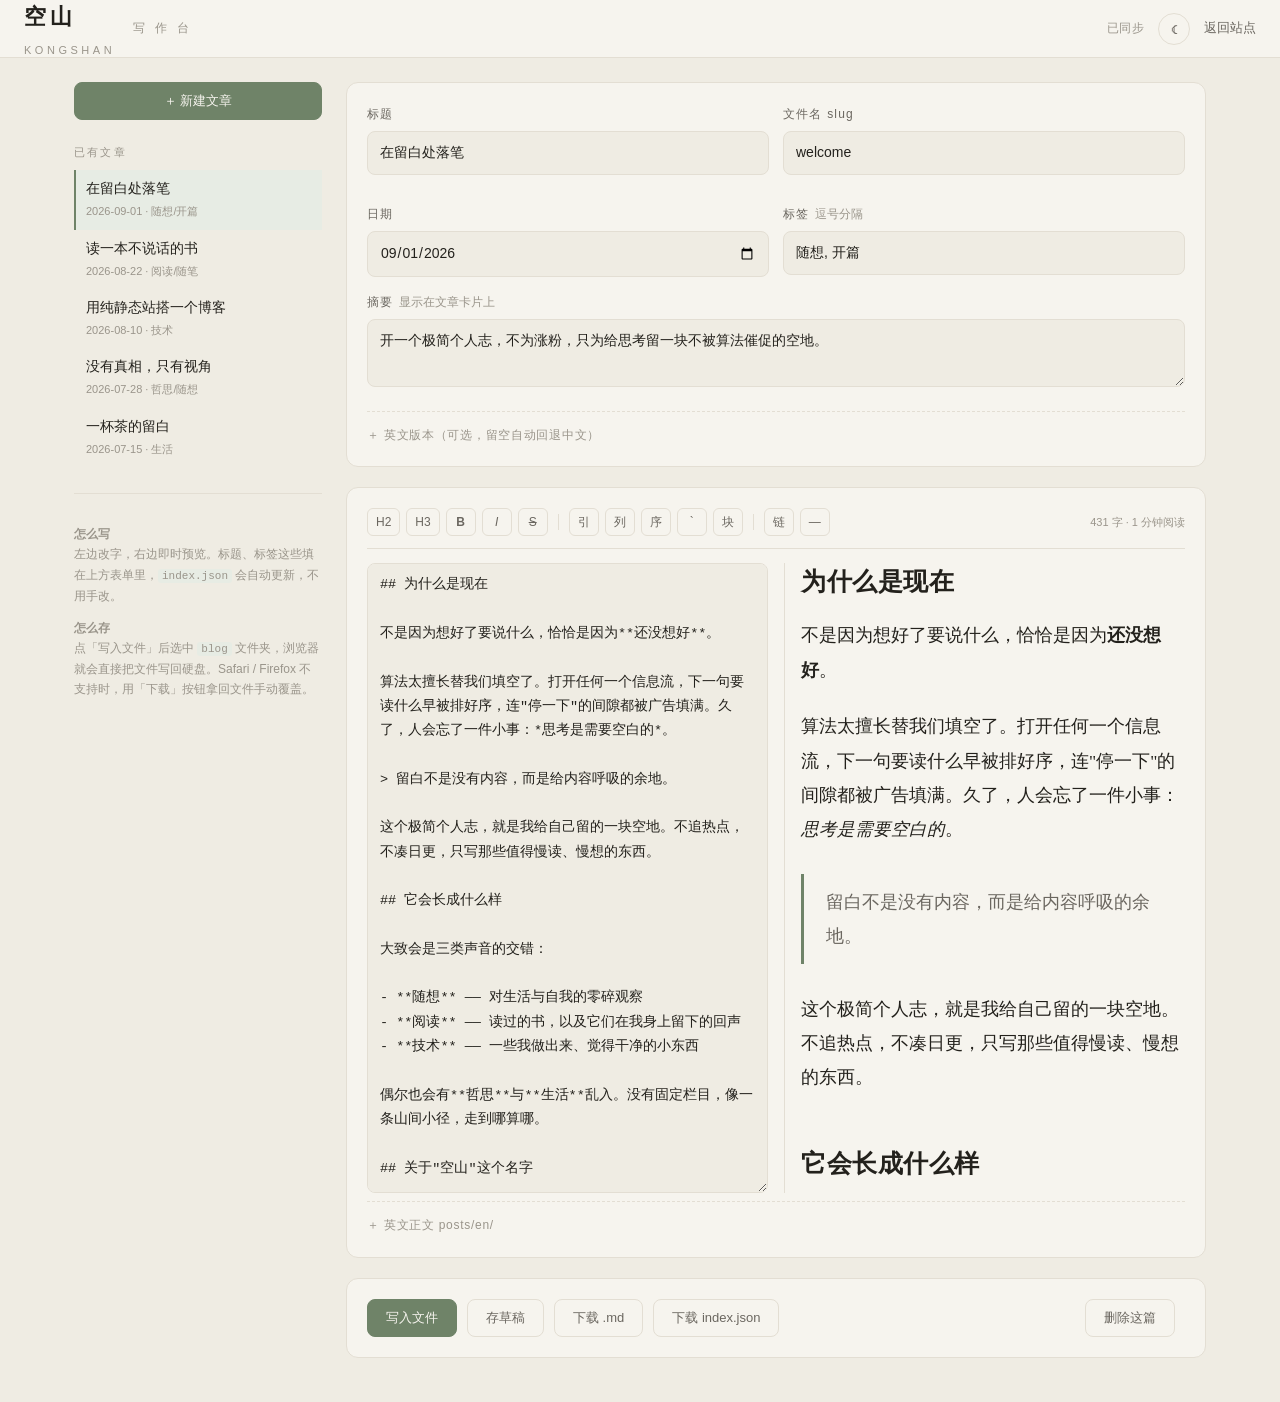
==== admin.html @ f270f269 "initial upload: 空山 · 极简个人志" ====
<!DOCTYPE html>
<html lang="zh-CN" data-theme="light">
<head>
  <meta charset="UTF-8">
  <meta name="viewport" content="width=device-width, initial-scale=1.0">
  <title>写作 · 空山</title>
  <meta name="robots" content="noindex, nofollow">
  <link rel="stylesheet" href="assets/css/style.css">
  <link rel="stylesheet" href="assets/css/admin.css">
</head>
<body>
  <header class="admin-bar">
    <a href="index.html" class="brand">空山<small>KONGSHAN</small></a>
    <span class="bar-title">写 作 台</span>
    <div class="bar-right">
      <span class="save-state" id="save-state">就绪</span>
      <span class="mode-badge" id="mode-badge" hidden></span>
      <button id="theme-toggle" aria-label="切换主题" title="切换主题">☾</button>
      <a class="ghost-link" href="index.html">返回站点</a>
    </div>
  </header>

  <div class="admin-shell">
    <!-- 左: 文章列表 -->
    <aside class="admin-side">
      <button class="btn primary block" id="btn-new">＋ 新建文章</button>
      <div class="side-label">已有文章</div>
      <ul class="side-list" id="post-list-admin">
        <li class="side-empty">正在载入…</li>
      </ul>
      <div class="side-note">
        <p><strong>怎么写</strong><br>左边改字，右边即时预览。标题、标签这些填在上方表单里，<code>index.json</code> 会自动更新，不用手改。</p>
        <p><strong>怎么存</strong><br>点「写入文件」后选中 <code>blog</code> 文件夹，浏览器就会直接把文件写回硬盘。Safari / Firefox 不支持时，用「下载」按钮拿回文件手动覆盖。</p>
      </div>
    </aside>

    <!-- 右: 编辑区 -->
    <main class="admin-main">
      <section class="meta-card">
        <div class="grid-2">
          <label class="field">
            <span>标题</span>
            <input type="text" id="f-title" placeholder="一杯茶的留白">
          </label>
          <label class="field">
            <span>文件名 slug</span>
            <input type="text" id="f-slug" placeholder="my-first-post">
          </label>
          <label class="field">
            <span>日期</span>
            <input type="date" id="f-date">
          </label>
          <label class="field">
            <span>标签<span class="hint">逗号分隔</span></span>
            <input type="text" id="f-tags" placeholder="随想, 生活">
          </label>
        </div>
        <label class="field">
          <span>摘要<span class="hint">显示在文章卡片上</span></span>
          <textarea id="f-excerpt" rows="2" placeholder="一句话，说清这篇在讲什么。"></textarea>
        </label>

        <details class="en-block">
          <summary>英文版本（可选，留空自动回退中文）</summary>
          <div class="grid-2">
            <label class="field"><span>Title</span><input type="text" id="f-title-en"></label>
            <label class="field"><span>Tags<span class="hint">顺序对应上方</span></span><input type="text" id="f-tags-en" placeholder="Notes, Daily life"></label>
          </div>
          <label class="field"><span>Excerpt</span><textarea id="f-excerpt-en" rows="2"></textarea></label>
        </details>
      </section>

      <section class="editor-card">
        <div class="toolbar" id="toolbar">
          <button data-act="h2" title="二级标题">H2</button>
          <button data-act="h3" title="三级标题">H3</button>
          <button data-act="bold" title="加粗"><b>B</b></button>
          <button data-act="italic" title="斜体"><i>I</i></button>
          <button data-act="strike" title="删除线"><s>S</s></button>
          <span class="sep"></span>
          <button data-act="quote" title="引用">引</button>
          <button data-act="ul" title="无序列表">列</button>
          <button data-act="ol" title="有序列表">序</button>
          <button data-act="code" title="行内代码">`</button>
          <button data-act="fence" title="代码块">块</button>
          <span class="sep"></span>
          <button data-act="link" title="链接">链</button>
          <button data-act="hr" title="分割线">—</button>
          <span class="spacer"></span>
          <span class="counter" id="counter">0 字</span>
        </div>

        <div class="panes">
          <textarea id="editor" class="editor-input" spellcheck="false" placeholder="在这里开始写……&#10;&#10;正文用 ## 起手，一级标题不用写，页面会显示上面的“标题”。"></textarea>
          <div class="editor-preview prose" id="preview"></div>
        </div>

        <details class="en-block">
          <summary>英文正文 posts/en/</summary>
          <textarea id="editor-en" class="editor-input" rows="10" spellcheck="false" placeholder="English version (optional)"></textarea>
        </details>
      </section>

      <section class="actions">
        <button class="btn primary" id="btn-save">写入文件</button>
        <button class="btn" id="btn-draft">存草稿</button>
        <button class="btn" id="btn-download-md">下载 .md</button>
        <button class="btn" id="btn-download-json">下载 index.json</button>
        <button class="btn danger" id="btn-delete">删除这篇</button>
        <span class="tip" id="action-tip"></span>
      </section>
    </main>
  </div>

  <script src="assets/js/markdown.js"></script>
  <script src="assets/js/site.js"></script>
  <script src="assets/js/admin.js"></script>
</body>
</html>
---- assets/css/style.css ----
/* ===========================================================
   空山 · 极简个人志  —  禅意极简设计系统
   配色: 纸感暖白 / 墨色 / 单一点缀(苔绿)  ·  明/暗双主题
   =========================================================== */

:root {
  --paper: #f6f4ee;
  --paper-2: #efece3;
  --ink: #23211c;
  --ink-soft: #6b6760;
  --ink-faint: #9a958b;
  --line: #e3ded3;
  --line-soft: #ece8df;
  --accent: #6f8368;        /* 苔绿 */
  --accent-soft: #e7ece4;
  --shadow: 0 1px 2px rgba(35, 33, 28, .04), 0 8px 28px rgba(35, 33, 28, .05);
  --shadow-hover: 0 2px 6px rgba(35, 33, 28, .06), 0 14px 40px rgba(35, 33, 28, .08);
  --font-serif: "Noto Serif SC", "Songti SC", "STSong", "Source Han Serif SC", Georgia, "Times New Roman", serif;
  --font-sans: -apple-system, BlinkMacSystemFont, "PingFang SC", "Hiragino Sans GB", "Microsoft YaHei", "Segoe UI", sans-serif;
  --maxw: 720px;
  --ease: cubic-bezier(.22, .61, .36, 1);
}

[data-theme="dark"] {
  --paper: #1b1a17;
  --paper-2: #211f1b;
  --ink: #e9e5db;
  --ink-soft: #a8a299;
  --ink-faint: #75716a;
  --line: #322f29;
  --line-soft: #2a2823;
  --accent: #9bb38f;
  --accent-soft: #283126;
  --shadow: 0 1px 2px rgba(0, 0, 0, .25), 0 10px 30px rgba(0, 0, 0, .35);
  --shadow-hover: 0 2px 6px rgba(0, 0, 0, .3), 0 16px 44px rgba(0, 0, 0, .45);
}

* { box-sizing: border-box; }

html { scroll-behavior: smooth; }

body {
  margin: 0;
  background: var(--paper);
  color: var(--ink);
  font-family: var(--font-serif);
  font-size: 17px;
  line-height: 1.85;
  -webkit-font-smoothing: antialiased;
  text-rendering: optimizeLegibility;
  transition: background .4s var(--ease), color .4s var(--ease);
}

/* ---------- 阅读进度条 ---------- */
#progress {
  position: fixed;
  top: 0; left: 0;
  width: 100%; height: 2px;
  background: var(--accent);
  transform: scaleX(0);
  transform-origin: 0 50%;
  transition: transform .1s linear;
  z-index: 50;
  pointer-events: none;
}

/* ---------- 头部 / 导航 ---------- */
.site-header {
  position: sticky;
  top: 0;
  z-index: 40;
  background: color-mix(in srgb, var(--paper) 88%, transparent);
  backdrop-filter: saturate(140%) blur(10px);
  border-bottom: 1px solid var(--line-soft);
}
.site-header nav {
  max-width: var(--maxw);
  margin: 0 auto;
  padding: 18px 24px;
  display: flex;
  align-items: baseline;
  justify-content: space-between;
}
.brand {
  font-family: var(--font-serif);
  font-size: 22px;
  letter-spacing: .18em;
  font-weight: 600;
  color: var(--ink);
  text-decoration: none;
}
.brand small {
  display: block;
  font-family: var(--font-sans);
  font-size: 11px;
  letter-spacing: .32em;
  color: var(--ink-faint);
  margin-top: 2px;
  font-weight: 400;
}
.nav-links {
  display: flex;
  align-items: center;
  gap: 22px;
  font-family: var(--font-sans);
  font-size: 14px;
}
.nav-links a {
  color: var(--ink-soft);
  text-decoration: none;
  position: relative;
  padding-bottom: 3px;
  transition: color .25s var(--ease);
}
.nav-links a::after {
  content: "";
  position: absolute;
  left: 0; bottom: 0;
  width: 100%; height: 1px;
  background: var(--accent);
  transform: scaleX(0);
  transform-origin: 0 50%;
  transition: transform .3s var(--ease);
}
.nav-links a:hover,
.nav-links a.active { color: var(--ink); }
.nav-links a:hover::after,
.nav-links a.active::after { transform: scaleX(1); }
#theme-toggle,
.lang-toggle {
  background: none;
  border: 1px solid var(--line);
  color: var(--ink-soft);
  width: 32px; height: 32px;
  border-radius: 50%;
  cursor: pointer;
  font-size: 14px;
  line-height: 1;
  transition: all .25s var(--ease);
}
#theme-toggle:hover,
.lang-toggle:hover { color: var(--ink); border-color: var(--ink-faint); }

/* 语言切换: "中 / EN" 两字符, 胶囊形 */
.lang-toggle {
  width: auto;
  min-width: 34px;
  padding: 0 9px;
  border-radius: 16px;
  font-family: var(--font-sans);
  font-size: 12px;
  letter-spacing: .04em;
}

/* ---------- 布局容器 ---------- */
.wrap {
  max-width: var(--maxw);
  margin: 0 auto;
  padding: 0 24px;
}
main { min-height: 60vh; }

/* ---------- 首页 hero ---------- */
.hero {
  padding: 86px 0 44px;
  text-align: center;
}
.hero h1 {
  font-size: 40px;
  letter-spacing: .14em;
  margin: 0 0 14px;
  font-weight: 600;
}
.hero .tagline {
  font-family: var(--font-sans);
  font-size: 14px;
  letter-spacing: .26em;
  color: var(--ink-faint);
  margin: 0;
}
/* 英文用常规写法 + 稍宽字距, 保持同样的疏朗感 */
html[lang="en"] .hero .tagline { letter-spacing: .38em; }
.hero .intro {
  max-width: 520px;
  margin: 26px auto 0;
  color: var(--ink-soft);
  font-size: 16px;
  line-height: 2;
}

/* ---------- 标签筛选 ---------- */
.filters {
  display: flex;
  flex-wrap: wrap;
  gap: 10px;
  justify-content: center;
  padding: 8px 0 40px;
  border-bottom: 1px solid var(--line-soft);
  margin-bottom: 40px;
}
.pill {
  font-family: var(--font-sans);
  font-size: 13px;
  letter-spacing: .04em;
  color: var(--ink-soft);
  background: transparent;
  border: 1px solid var(--line);
  border-radius: 999px;
  padding: 6px 16px;
  cursor: pointer;
  transition: all .25s var(--ease);
}
.pill:hover { color: var(--ink); border-color: var(--ink-faint); }
.pill.active {
  color: #fff;
  background: var(--accent);
  border-color: var(--accent);
}
[data-theme="dark"] .pill.active { color: #15140f; }

/* ---------- 文章列表 ---------- */
.post-list { display: flex; flex-direction: column; gap: 6px; }
.post-card {
  display: block;
  text-decoration: none;
  color: inherit;
  padding: 26px 22px;
  border-radius: 12px;
  border: 1px solid transparent;
  transition: background .3s var(--ease), border-color .3s var(--ease), transform .3s var(--ease), box-shadow .3s var(--ease);
}
.post-card:hover {
  background: var(--paper-2);
  border-color: var(--line);
  box-shadow: var(--shadow-hover);
  transform: translateY(-2px);
}
.post-card .meta {
  font-family: var(--font-sans);
  font-size: 12.5px;
  letter-spacing: .08em;
  color: var(--ink-faint);
  display: flex;
  gap: 14px;
  align-items: center;
}
.post-card h2 {
  font-size: 23px;
  margin: 10px 0 8px;
  font-weight: 600;
  letter-spacing: .02em;
}
.post-card .excerpt {
  color: var(--ink-soft);
  font-size: 15.5px;
  margin: 0 0 12px;
  display: -webkit-box;
  -webkit-line-clamp: 2;
  -webkit-box-orient: vertical;
  overflow: hidden;
}
.post-card .tags { display: flex; flex-wrap: wrap; gap: 8px; }
.tag {
  font-family: var(--font-sans);
  font-size: 12px;
  color: var(--accent);
  background: var(--accent-soft);
  padding: 3px 11px;
  border-radius: 999px;
  text-decoration: none;
  transition: opacity .2s var(--ease);
}
.tag:hover { opacity: .75; }

.empty {
  text-align: center;
  color: var(--ink-faint);
  padding: 60px 0;
  font-family: var(--font-sans);
}

/* ---------- 文章详情 ---------- */
.article { padding: 56px 0 80px; }
.article .back {
  font-family: var(--font-sans);
  font-size: 13px;
  color: var(--ink-soft);
  text-decoration: none;
  letter-spacing: .06em;
}
.article .back:hover { color: var(--ink); }
.article-head { margin: 22px 0 36px; }
.article-head .meta {
  font-family: var(--font-sans);
  font-size: 13px;
  letter-spacing: .08em;
  color: var(--ink-faint);
  display: flex;
  gap: 14px;
  flex-wrap: wrap;
  align-items: center;
}
.article-head h1 {
  font-size: 34px;
  line-height: 1.4;
  letter-spacing: .02em;
  margin: 14px 0 16px;
  font-weight: 600;
}
.article-head .tags { display: flex; gap: 8px; flex-wrap: wrap; margin-top: 16px; }
.divider {
  border: none;
  border-top: 1px solid var(--line-soft);
  margin: 0 0 36px;
}

/* Markdown 正文排版 */
.prose { font-size: 17.5px; line-height: 1.95; }
.prose h1, .prose h2, .prose h3, .prose h4 {
  font-weight: 600;
  line-height: 1.5;
  margin: 2em 0 .7em;
  letter-spacing: .02em;
}
.prose h2 { font-size: 25px; }
.prose h3 { font-size: 21px; }
.prose h4 { font-size: 18px; }
.prose p { margin: 0 0 1.3em; }
.prose a { color: var(--accent); text-underline-offset: 3px; text-decoration-thickness: 1px; }
.prose strong { font-weight: 700; }
.prose em { font-style: italic; }
.prose ul, .prose ol { padding-left: 1.4em; margin: 0 0 1.3em; }
.prose li { margin: .4em 0; }
.prose blockquote {
  margin: 1.6em 0;
  padding: 4px 0 4px 22px;
  border-left: 3px solid var(--accent);
  color: var(--ink-soft);
  font-style: normal;
}
.prose blockquote p { margin: .4em 0; }
.prose code {
  font-family: "SFMono-Regular", "JetBrains Mono", Consolas, monospace;
  font-size: .88em;
  background: var(--paper-2);
  padding: 2px 6px;
  border-radius: 5px;
}
.prose pre {
  background: var(--paper-2);
  border: 1px solid var(--line);
  border-radius: 10px;
  padding: 18px 20px;
  overflow-x: auto;
  margin: 1.6em 0;
  line-height: 1.7;
}
.prose pre code {
  background: none;
  padding: 0;
  font-size: 14px;
}
.prose img { max-width: 100%; border-radius: 10px; margin: 1.2em 0; }
.prose hr {
  border: none;
  text-align: center;
  margin: 2.6em 0;
}
.prose hr::before {
  content: "·  ·  ·";
  letter-spacing: .6em;
  color: var(--ink-faint);
}
.prose del { color: var(--ink-faint); }

/* ---------- 关于页 ---------- */
.about { padding: 70px 0 90px; }
.about .avatar {
  width: 76px; height: 76px;
  border-radius: 50%;
  background: var(--accent-soft);
  display: grid;
  place-items: center;
  font-family: var(--font-serif);
  font-size: 30px;
  color: var(--accent);
  margin: 0 auto 22px;
}
.about .who {
  text-align: center;
  font-family: var(--font-sans);
  font-size: 13px;
  letter-spacing: .26em;
  color: var(--ink-faint);
  margin: 0 0 40px;
}
html[lang="en"] .about .who { letter-spacing: .38em; }

/* ---------- 标签聚合页 ---------- */
.tags-page { padding: 64px 0 80px; }
.tags-page h1 {
  font-size: 30px;
  letter-spacing: .1em;
  margin: 0 0 36px;
  font-weight: 600;
}
.tag-group { margin-bottom: 38px; }
.tag-group > h3 {
  font-family: var(--font-sans);
  font-size: 14px;
  letter-spacing: .1em;
  color: var(--accent);
  margin: 0 0 14px;
  font-weight: 600;
}
.tag-group ul { list-style: none; padding: 0; margin: 0; }
.tag-group li {
  padding: 12px 0;
  border-bottom: 1px solid var(--line-soft);
}
.tag-group li a {
  color: var(--ink);
  text-decoration: none;
  display: flex;
  justify-content: space-between;
  align-items: baseline;
  gap: 16px;
}
.tag-group li a:hover .t { color: var(--accent); }
.tag-group .t { font-size: 17px; }
.tag-group .d {
  font-family: var(--font-sans);
  font-size: 12.5px;
  color: var(--ink-faint);
  white-space: nowrap;
}

/* ---------- 滚动淡入 ---------- */
.reveal {
  opacity: 0;
  transform: translateY(16px);
  transition: opacity .7s var(--ease), transform .7s var(--ease);
}
.reveal.in { opacity: 1; transform: none; }

/* ---------- 页脚 ---------- */
.site-footer {
  border-top: 1px solid var(--line-soft);
  padding: 30px 24px 46px;
  text-align: center;
  font-family: var(--font-sans);
  font-size: 12.5px;
  letter-spacing: .08em;
  color: var(--ink-faint);
}

/* ---------- 响应式 ---------- */
@media (max-width: 600px) {
  body { font-size: 16px; }
  .hero { padding: 56px 0 30px; }
  .hero h1 { font-size: 30px; }
  .article-head h1 { font-size: 27px; }
  .nav-links { gap: 16px; }
  .brand { font-size: 19px; }
}

@media (prefers-reduced-motion: reduce) {
  .reveal { opacity: 1; transform: none; transition: none; }
  html { scroll-behavior: auto; }
}
---- assets/css/admin.css ----
/* ===========================================================
   空山 · 写作台  ——  沿用站点设计变量
   =========================================================== */

body { background: var(--paper-2); }

.admin-bar {
  position: sticky;
  top: 0;
  z-index: 20;
  display: flex;
  align-items: center;
  gap: 18px;
  padding: 0 24px;
  height: 58px;
  background: var(--paper);
  border-bottom: 1px solid var(--line);
}
.admin-bar .brand { text-decoration: none; }
.bar-title {
  font-family: var(--font-sans);
  font-size: 12px;
  letter-spacing: .28em;
  color: var(--ink-faint);
}
.bar-right {
  margin-left: auto;
  display: flex;
  align-items: center;
  gap: 14px;
}
.save-state {
  font-family: var(--font-sans);
  font-size: 12px;
  color: var(--ink-faint);
  letter-spacing: .04em;
}
.save-state.dirty { color: var(--accent); }
.mode-badge {
  font-family: var(--font-sans);
  font-size: 11px;
  letter-spacing: .06em;
  color: var(--ink-soft);
  border: 1px solid var(--line);
  border-radius: 999px;
  padding: 3px 10px;
}
.ghost-link {
  font-family: var(--font-sans);
  font-size: 13px;
  color: var(--ink-soft);
  text-decoration: none;
  border-bottom: 1px solid transparent;
}
.ghost-link:hover { color: var(--ink); border-color: var(--accent); }

/* ---------- 布局 ---------- */
.admin-shell {
  display: grid;
  grid-template-columns: 248px minmax(0, 1fr);
  gap: 24px;
  max-width: 1180px;
  margin: 0 auto;
  padding: 24px;
  align-items: start;
}

.admin-side {
  position: sticky;
  top: 82px;
}
.side-label {
  margin: 22px 0 8px;
  font-family: var(--font-sans);
  font-size: 11px;
  letter-spacing: .2em;
  color: var(--ink-faint);
}
.side-list { list-style: none; margin: 0; padding: 0; }
.side-list li {
  border-left: 2px solid transparent;
  padding: 8px 10px;
  cursor: pointer;
  transition: all .2s var(--ease);
}
.side-list li:hover { background: var(--accent-soft); }
.side-list li.active {
  border-left-color: var(--accent);
  background: var(--accent-soft);
}
.side-list .t {
  display: block;
  font-size: 14px;
  line-height: 1.5;
  color: var(--ink);
}
.side-list .d {
  display: block;
  font-family: var(--font-sans);
  font-size: 11px;
  color: var(--ink-faint);
  margin-top: 2px;
}
.side-empty, .side-note p {
  font-family: var(--font-sans);
  font-size: 12px;
  color: var(--ink-faint);
  line-height: 1.7;
}
.side-note {
  margin-top: 26px;
  padding-top: 18px;
  border-top: 1px solid var(--line);
}
.side-note code {
  font-size: 11px;
  background: var(--accent-soft);
  padding: 1px 4px;
  border-radius: 3px;
}

/* ---------- 卡片 ---------- */
.meta-card, .editor-card, .actions {
  background: var(--paper);
  border: 1px solid var(--line);
  border-radius: 12px;
  padding: 20px;
  margin-bottom: 20px;
}
.grid-2 {
  display: grid;
  grid-template-columns: 1fr 1fr;
  gap: 14px;
}
.field { display: block; margin-bottom: 14px; }
.field > span {
  display: block;
  font-family: var(--font-sans);
  font-size: 12px;
  letter-spacing: .1em;
  color: var(--ink-soft);
  margin-bottom: 6px;
}
.field .hint { color: var(--ink-faint); letter-spacing: 0; margin-left: 6px; }

input[type="text"], input[type="date"], textarea {
  width: 100%;
  background: var(--paper-2);
  color: var(--ink);
  border: 1px solid var(--line);
  border-radius: 8px;
  padding: 9px 12px;
  font-family: var(--font-sans);
  font-size: 14px;
  line-height: 1.7;
  outline: none;
  transition: border-color .2s var(--ease), background .2s var(--ease);
}
input:focus, textarea:focus {
  border-color: var(--accent);
  background: var(--paper);
}
input::placeholder, textarea::placeholder { color: var(--ink-faint); }

/* ---------- 折叠区 ---------- */
.en-block {
  margin-top: 8px;
  border-top: 1px dashed var(--line);
  padding-top: 12px;
}
.en-block summary {
  cursor: pointer;
  font-family: var(--font-sans);
  font-size: 12px;
  color: var(--ink-faint);
  letter-spacing: .06em;
  list-style: none;
}
.en-block summary::before { content: "＋ "; }
.en-block[open] summary::before { content: "－ "; }
.en-block summary:hover { color: var(--accent); }

/* ---------- 工具条 ---------- */
.toolbar {
  display: flex;
  align-items: center;
  gap: 6px;
  padding-bottom: 12px;
  margin-bottom: 14px;
  border-bottom: 1px solid var(--line);
  flex-wrap: wrap;
}
.toolbar button {
  min-width: 30px;
  height: 28px;
  padding: 0 8px;
  background: none;
  border: 1px solid var(--line);
  border-radius: 6px;
  color: var(--ink-soft);
  font-family: var(--font-sans);
  font-size: 12px;
  cursor: pointer;
  transition: all .18s var(--ease);
}
.toolbar button:hover { color: var(--ink); border-color: var(--accent); background: var(--accent-soft); }
.toolbar .sep {
  width: 1px; height: 16px;
  background: var(--line);
  margin: 0 4px;
}
.toolbar .spacer { flex: 1; }
.counter {
  font-family: var(--font-sans);
  font-size: 11px;
  color: var(--ink-faint);
}

/* ---------- 双栏编辑 ---------- */
.panes {
  display: grid;
  grid-template-columns: 1fr 1fr;
  gap: 16px;
}
.editor-input {
  min-height: 420px;
  resize: vertical;
  font-family: "SF Mono", "JetBrains Mono", Menlo, Consolas, monospace;
  font-size: 13.5px;
  line-height: 1.8;
}
.editor-preview {
  min-height: 420px;
  max-height: 70vh;
  overflow-y: auto;
  padding: 0 4px 0 16px;
  border-left: 1px solid var(--line);
}
.editor-preview > *:first-child { margin-top: 0; }
.editor-preview .placeholder { color: var(--ink-faint); font-size: 14px; }

/* 预览区里的图片/代码块不要撑破 */
.editor-preview img { max-width: 100%; }
.editor-preview pre { overflow-x: auto; }

/* ---------- 按钮 ---------- */
.btn {
  background: none;
  border: 1px solid var(--line);
  border-radius: 8px;
  padding: 9px 18px;
  color: var(--ink-soft);
  font-family: var(--font-sans);
  font-size: 13px;
  cursor: pointer;
  transition: all .2s var(--ease);
}
.btn:hover { color: var(--ink); border-color: var(--accent); }
.btn.primary {
  background: var(--accent);
  border-color: var(--accent);
  color: var(--paper);
}
.btn.primary:hover { opacity: .88; color: var(--paper); }
.btn.danger:hover { color: #a32d2d; border-color: #a32d2d; }
.btn.block { display: block; width: 100%; }
.actions {
  display: flex;
  align-items: center;
  gap: 10px;
  flex-wrap: wrap;
}
.actions .danger { margin-left: auto; }
.tip {
  font-family: var(--font-sans);
  font-size: 12px;
  color: var(--ink-faint);
}

@media (max-width: 900px) {
  .admin-shell { grid-template-columns: 1fr; }
  .admin-side { position: static; }
  .grid-2, .panes { grid-template-columns: 1fr; }
  .editor-preview { border-left: none; padding-left: 0; border-top: 1px solid var(--line); padding-top: 14px; }
}
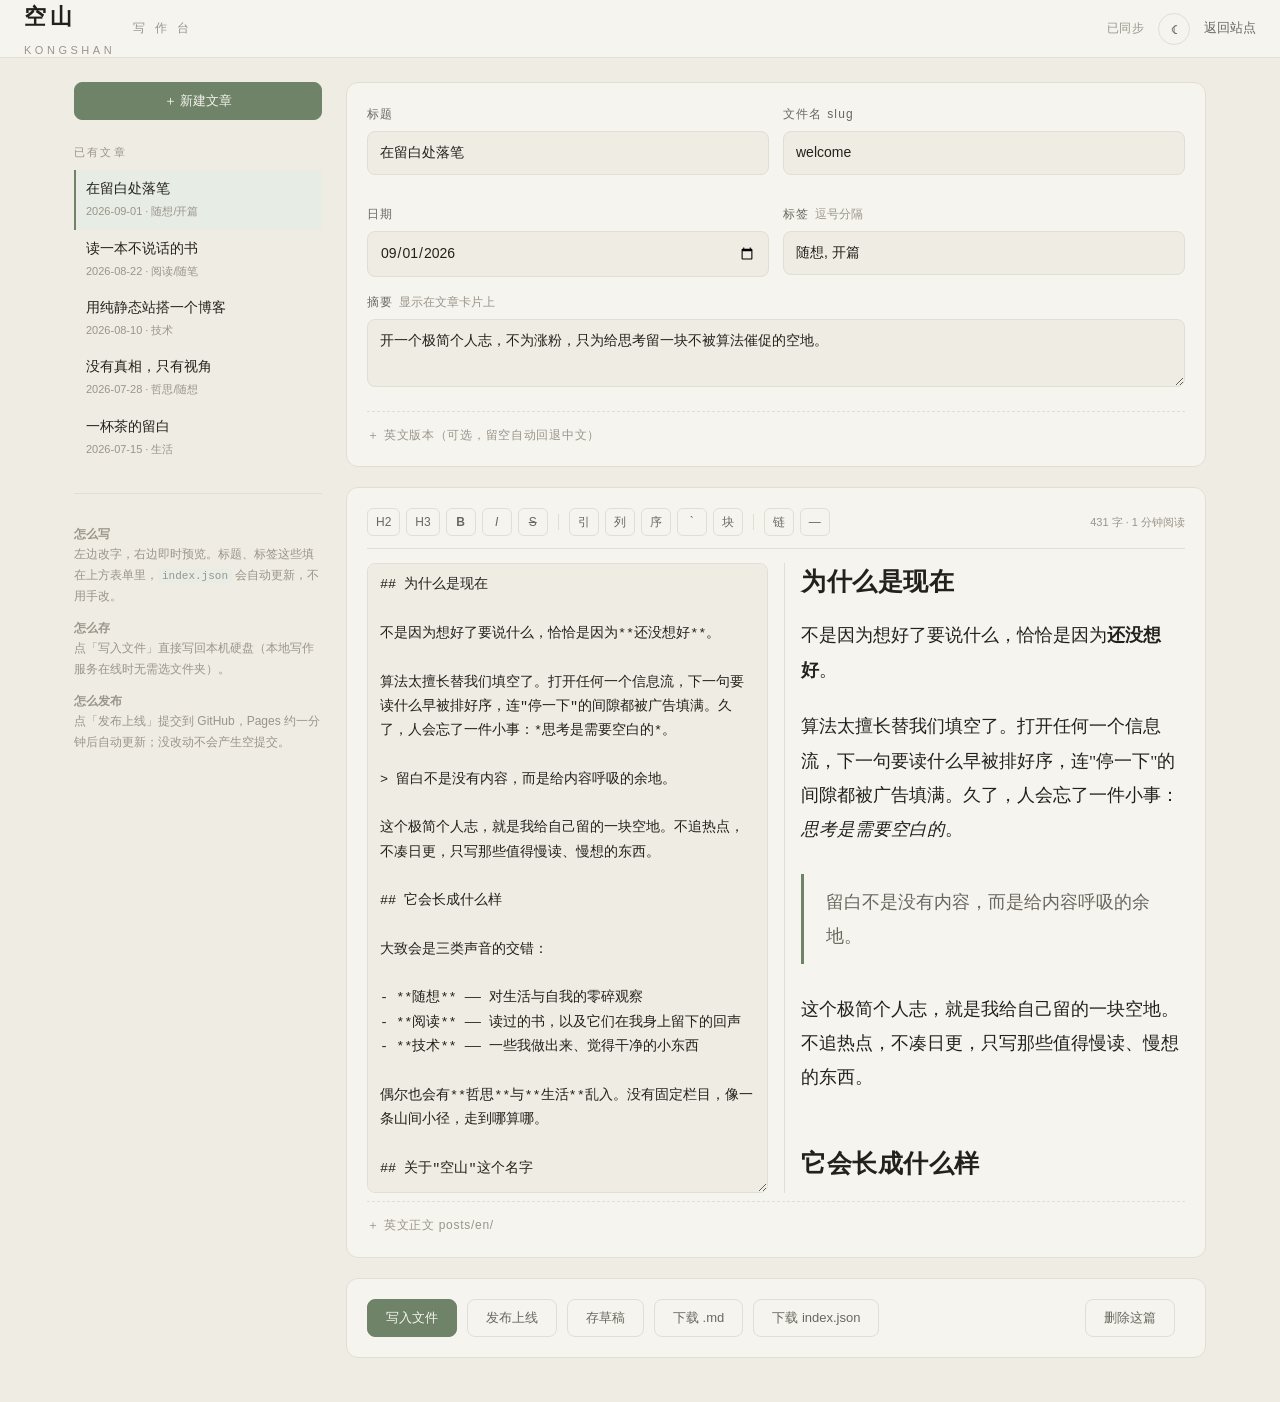
==== commit 8d94c800: "站点更新：来自写作台 2026/11/11 15:59:47" ====
--- a/admin.html
+++ b/admin.html
@@ -30,7 +30,8 @@
       </ul>
       <div class="side-note">
         <p><strong>怎么写</strong><br>左边改字，右边即时预览。标题、标签这些填在上方表单里，<code>index.json</code> 会自动更新，不用手改。</p>
-        <p><strong>怎么存</strong><br>点「写入文件」后选中 <code>blog</code> 文件夹，浏览器就会直接把文件写回硬盘。Safari / Firefox 不支持时，用「下载」按钮拿回文件手动覆盖。</p>
+        <p><strong>怎么存</strong><br>点「写入文件」直接写回本机硬盘（本地写作服务在线时无需选文件夹）。</p>
+        <p><strong>怎么发布</strong><br>点「发布上线」提交到 GitHub，Pages 约一分钟后自动更新；没改动不会产生空提交。</p>
       </div>
     </aside>
 
@@ -103,6 +104,7 @@
 
       <section class="actions">
         <button class="btn primary" id="btn-save">写入文件</button>
+        <button class="btn" id="btn-publish">发布上线</button>
         <button class="btn" id="btn-draft">存草稿</button>
         <button class="btn" id="btn-download-md">下载 .md</button>
         <button class="btn" id="btn-download-json">下载 index.json</button>
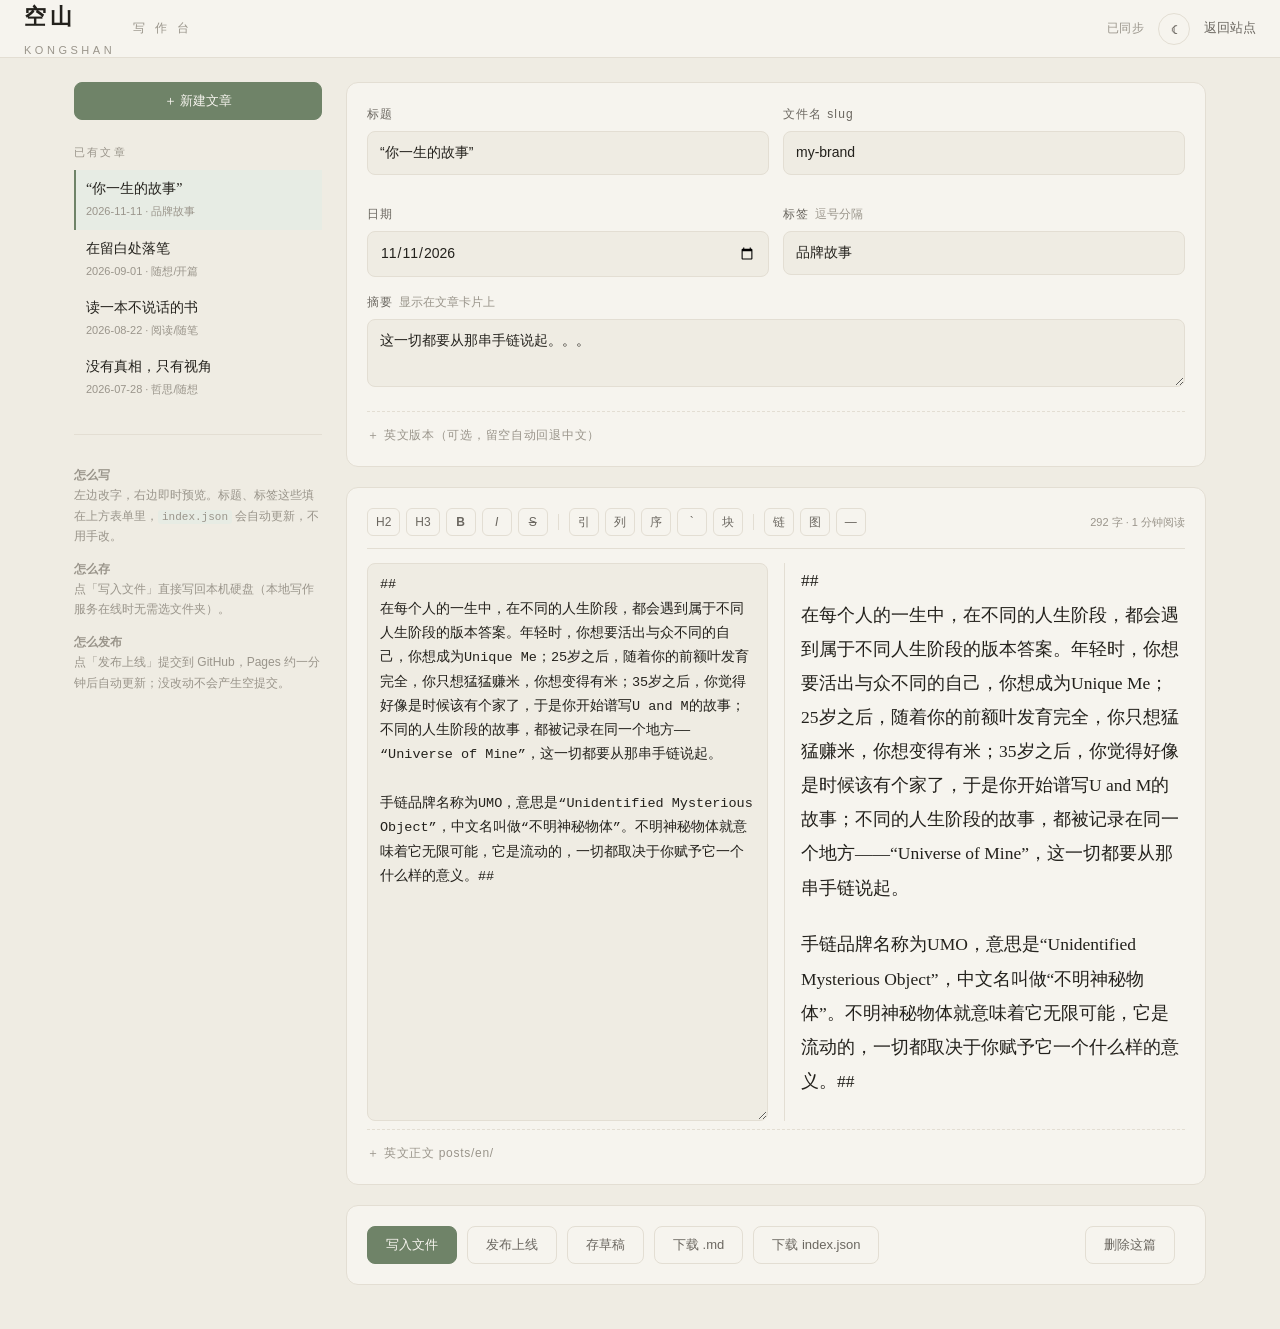
==== commit 6b006f2e: "update from writing desk" ====
--- a/admin.html
+++ b/admin.html
@@ -6,7 +6,7 @@
   <title>写作 · 空山</title>
   <meta name="robots" content="noindex, nofollow">
   <link rel="stylesheet" href="assets/css/style.css">
-  <link rel="stylesheet" href="assets/css/admin.css">
+  <link rel="stylesheet" href="assets/css/admin.css?v=20261111">
 </head>
 <body>
   <header class="admin-bar">
@@ -86,6 +86,7 @@
           <button data-act="fence" title="代码块">块</button>
           <span class="sep"></span>
           <button data-act="link" title="链接">链</button>
+          <button data-act="image" title="上传图片并插入">图</button>
           <button data-act="hr" title="分割线">—</button>
           <span class="spacer"></span>
           <span class="counter" id="counter">0 字</span>
@@ -114,8 +115,9 @@
     </main>
   </div>
 
+  <input type="file" id="file-image" accept=".png,.jpg,.jpeg,.gif,.webp,.svg,image/*" hidden>
   <script src="assets/js/markdown.js"></script>
   <script src="assets/js/site.js"></script>
-  <script src="assets/js/admin.js"></script>
+  <script src="assets/js/admin.js?v=20261113"></script>
 </body>
 </html>
--- a/assets/css/style.css
+++ b/assets/css/style.css
@@ -250,6 +250,7 @@
   font-weight: 600;
   letter-spacing: .02em;
 }
+.post-card h2 a { color: inherit; text-decoration: none; }
 .post-card .excerpt {
   color: var(--ink-soft);
   font-size: 15.5px;
--- a/assets/css/admin.css
+++ b/assets/css/admin.css
@@ -127,6 +127,16 @@
   padding: 20px;
   margin-bottom: 20px;
 }
+.meta-card.flash {
+  animation: card-flash .7s var(--ease);
+}
+@keyframes card-flash {
+  0%   { border-color: var(--accent); box-shadow: 0 0 0 3px color-mix(in srgb, var(--accent) 18%, transparent); }
+  100% { border-color: var(--line); box-shadow: 0 0 0 0 transparent; }
+}
+@media (prefers-reduced-motion: reduce) {
+  .meta-card.flash { animation: none; border-color: var(--accent); }
+}
 .grid-2 {
   display: grid;
   grid-template-columns: 1fr 1fr;
